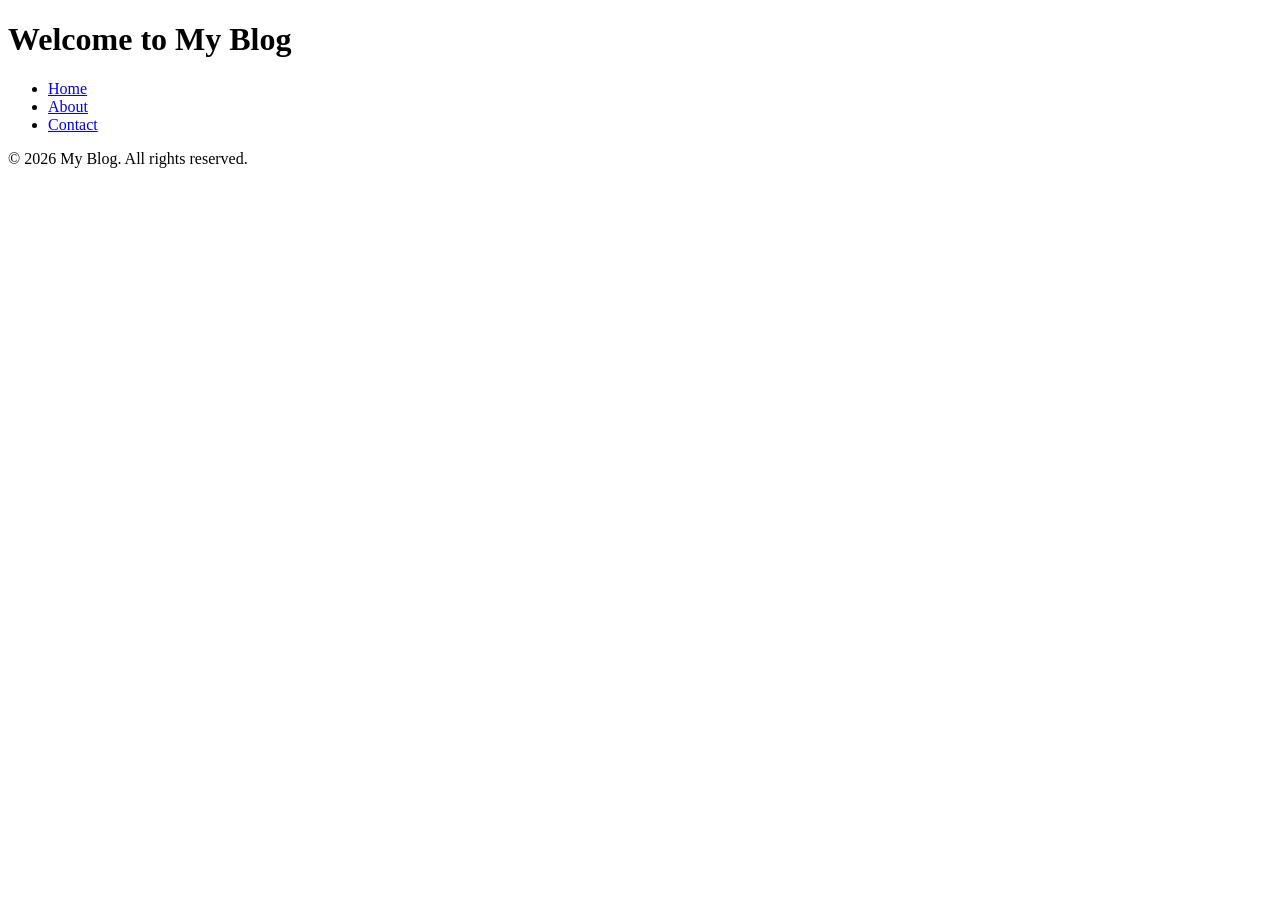
==== index.html @ c686f09c "added styling" ====
<!DOCTYPE html>
<html lang="en">
<head>
    <meta charset="UTF-8">
    <meta name="viewport" content="width=device-width, initial-scale=1.0">
    <link rel="stylesheet" href="styles.css">
    <title>Responsive Blog</title>
    <script src="script.js" defer></script>
</head>
<body>
    <header>
        <h1>Welcome to My Blog</h1>
        <nav>
            <ul>
                <li><a href="#">Home</a></li>
                <li><a href="#">About</a></li>
                <li><a href="#">Contact</a></li>
            </ul>
        </nav>
    </header>
    <main>
        <section id="blog-posts">
            <!-- Blog posts will be injected here -->
        </section>
    </main>
    <footer>
        <p>&copy; 2026 My Blog. All rights reserved.</p>
        <script async src="https://pagead2.googlesyndication.com/pagead/js/adsbygoogle.js"></script>
    </footer>
</body>
</html>
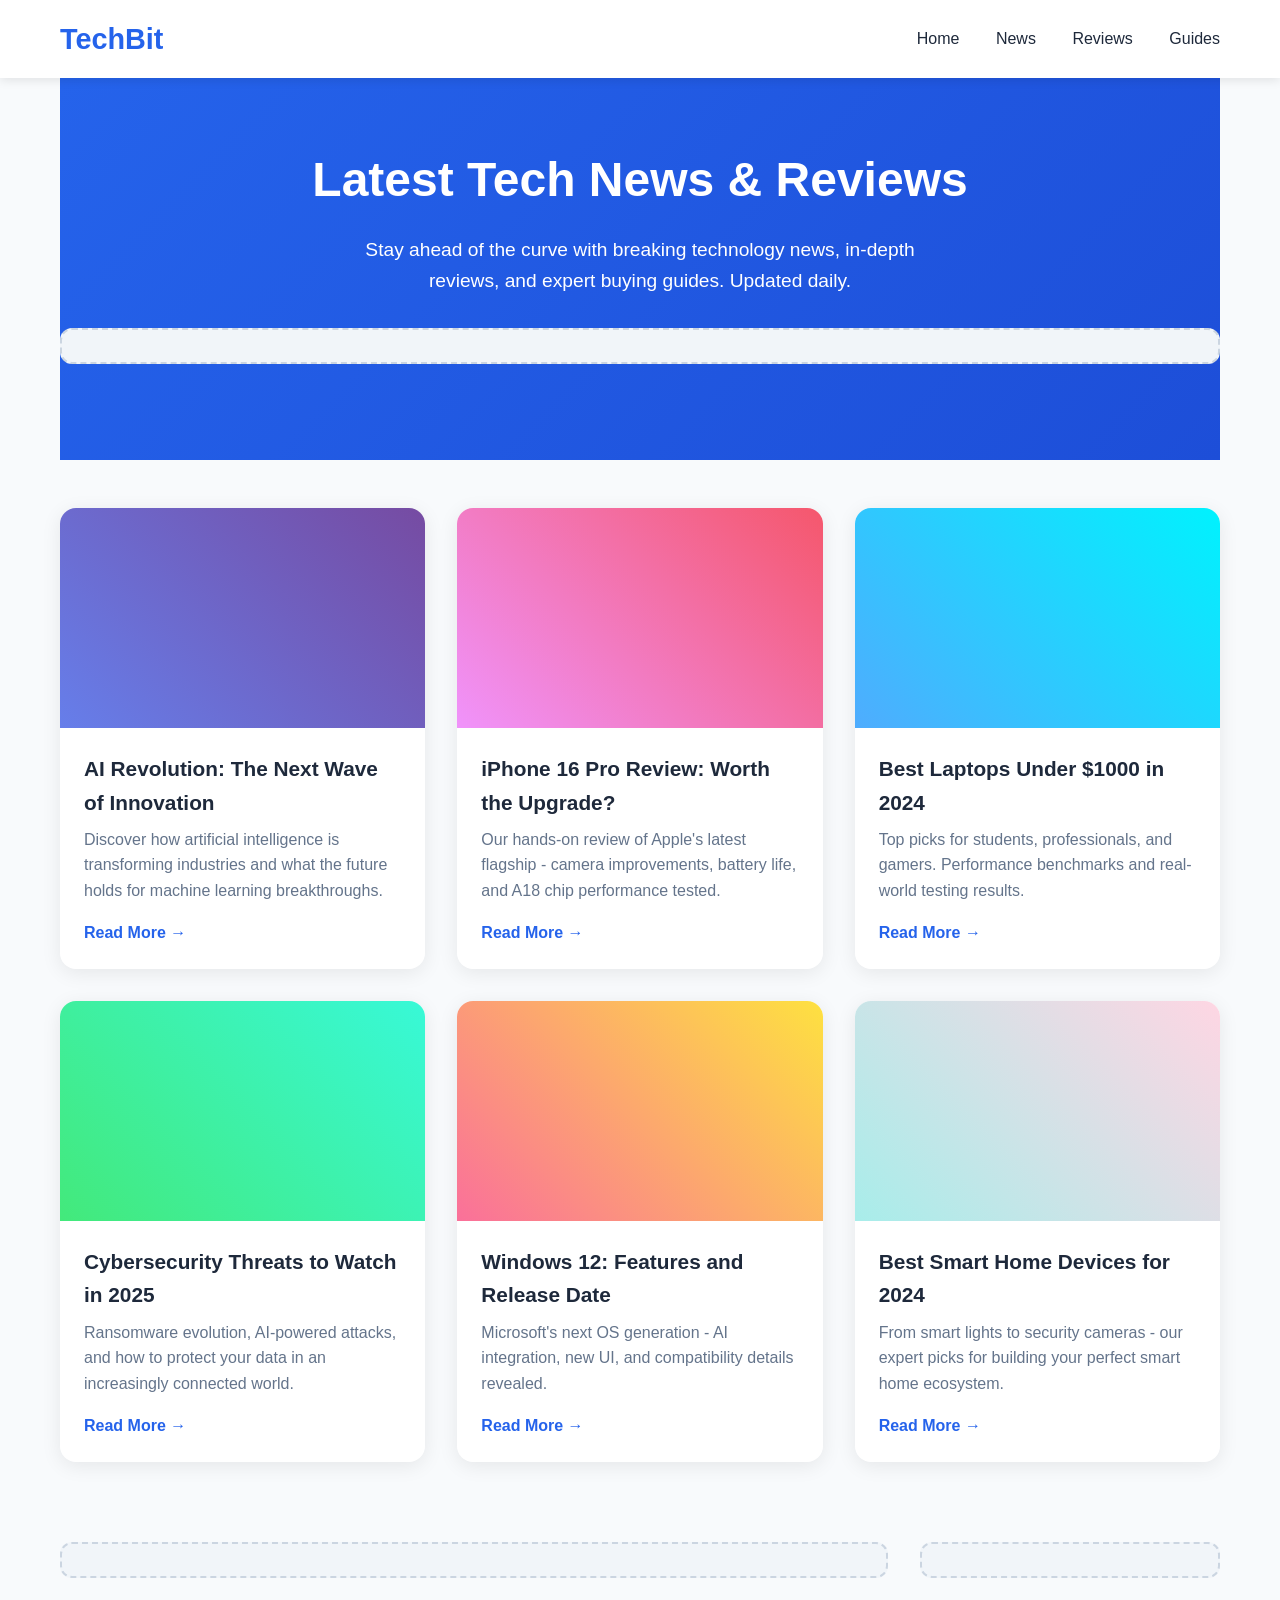
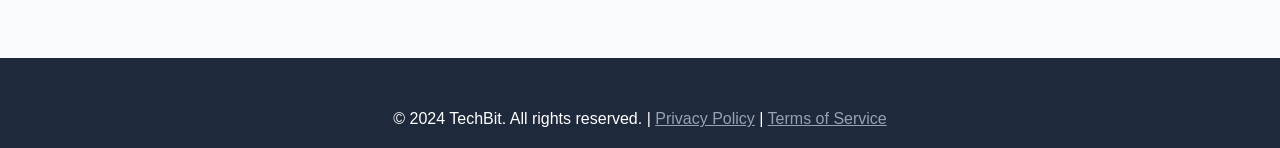
==== commit d1cc002e: "index" ====
--- a/index.html
+++ b/index.html
@@ -3,29 +3,295 @@
 <head>
     <meta charset="UTF-8">
     <meta name="viewport" content="width=device-width, initial-scale=1.0">
-    <link rel="stylesheet" href="styles.css">
-    <title>Responsive Blog</title>
-    <script src="script.js" defer></script>
+    <title>TechBit - Latest Tech News & Reviews</title>
+    <meta name="description" content="Latest technology news, gadget reviews, software updates and more. Stay ahead with TechBit.">
+    
+    <!-- Open Graph / Facebook -->
+    <meta property="og:type" content="website">
+    <meta property="og:title" content="TechBit - Latest Tech News & Reviews">
+    <meta property="og:description" content="Latest technology news, gadget reviews, software updates and more.">
+    
+    <!-- Preload critical resources -->
+    <link rel="preload" href="https://fonts.googleapis.com/css2?family=Inter:wght@400;500;600;700&display=swap" as="style">
+    
+    <style>
+        :root {
+            --primary: #2563eb;
+            --primary-dark: #1d4ed8;
+            --bg: #f8fafc;
+            --card-bg: #ffffff;
+            --text: #1e293b;
+            --text-muted: #64748b;
+            --border: #e2e8f0;
+        }
+
+        * { margin: 0; padding: 0; box-sizing: border-box; }
+        body { 
+            font-family: 'Inter', -apple-system, sans-serif; 
+            line-height: 1.6; 
+            color: var(--text);
+            background: var(--bg);
+        }
+
+        .container { max-width: 1200px; margin: 0 auto; padding: 0 20px; }
+
+        /* Header */
+        header { 
+            background: var(--card-bg); 
+            box-shadow: 0 2px 10px rgba(0,0,0,0.1);
+            position: sticky; top: 0; z-index: 100;
+        }
+        .header-inner { 
+            display: flex; 
+            align-items: center; 
+            justify-content: space-between; 
+            padding: 1rem 0;
+        }
+        .logo { 
+            font-size: 1.8rem; 
+            font-weight: 700; 
+            color: var(--primary); 
+            text-decoration: none;
+        }
+        nav a { 
+            margin-left: 2rem; 
+            text-decoration: none; 
+            color: var(--text); 
+            font-weight: 500; 
+            transition: color 0.2s;
+        }
+        nav a:hover { color: var(--primary); }
+
+        /* Hero */
+        .hero { 
+            background: linear-gradient(135deg, var(--primary), var(--primary-dark)); 
+            color: white; 
+            padding: 4rem 0; 
+            text-align: center;
+            margin-bottom: 3rem;
+        }
+        .hero h1 { font-size: 3rem; margin-bottom: 1rem; }
+        .hero p { font-size: 1.2rem; max-width: 600px; margin: 0 auto 2rem; }
+
+        /* Cards Grid */
+        .cards-grid { 
+            display: grid; 
+            grid-template-columns: repeat(auto-fit, minmax(350px, 1fr)); 
+            gap: 2rem; 
+            margin-bottom: 3rem;
+        }
+        .card { 
+            background: var(--card-bg); 
+            border-radius: 16px; 
+            overflow: hidden; 
+            box-shadow: 0 4px 20px rgba(0,0,0,0.08);
+            transition: transform 0.3s, box-shadow 0.3s;
+        }
+        .card:hover { 
+            transform: translateY(-8px); 
+            box-shadow: 0 20px 40px rgba(0,0,0,0.15);
+        }
+        .card-img { 
+            width: 100%; 
+            height: 220px; 
+            object-fit: cover;
+            background: linear-gradient(45deg, #f0f9ff, #e0f2fe);
+        }
+        .card-content { padding: 1.5rem; }
+        .card h3 { 
+            font-size: 1.3rem; 
+            margin-bottom: 0.5rem; 
+            color: var(--text);
+        }
+        .card p { color: var(--text-muted); margin-bottom: 1rem; }
+        .read-more { 
+            color: var(--primary); 
+            font-weight: 600; 
+            text-decoration: none;
+        }
+
+        /* Ad Slots */
+        .ad-slot { 
+            background: #f1f5f9; 
+            border-radius: 12px; 
+            padding: 1rem; 
+            text-align: center; 
+            margin: 2rem 0;
+            border: 2px dashed #cbd5e1;
+        }
+        .ad-leaderboard { grid-column: 1 / -1; }
+
+        /* Footer */
+        footer { 
+            background: var(--text); 
+            color: white; 
+            text-align: center; 
+            padding: 3rem 0 1rem;
+        }
+
+        /* Responsive */
+        @media (max-width: 768px) {
+            .hero h1 { font-size: 2rem; }
+            .header-inner { flex-direction: column; gap: 1rem; }
+            nav { display: flex; flex-wrap: wrap; justify-content: center; }
+            nav a { margin: 0 1rem; }
+        }
+
+        /* Animations */
+        @keyframes fadeInUp {
+            from { opacity: 0; transform: translateY(30px); }
+            to { opacity: 1; transform: translateY(0); }
+        }
+        .card { animation: fadeInUp 0.6s ease forwards; }
+        .card:nth-child(2) { animation-delay: 0.1s; }
+        .card:nth-child(3) { animation-delay: 0.2s; }
+    </style>
 </head>
 <body>
+    <!-- Google AdSense -->
+    <script async src="https://pagead2.googlesyndication.com/pagead/js/adsbygoogle.js?client=ca-pub-YOUR_PUB_ID" crossorigin="anonymous"></script>
+
     <header>
-        <h1>Welcome to My Blog</h1>
-        <nav>
-            <ul>
-                <li><a href="#">Home</a></li>
-                <li><a href="#">About</a></li>
-                <li><a href="#">Contact</a></li>
-            </ul>
-        </nav>
+        <div class="container">
+            <div class="header-inner">
+                <a href="#" class="logo">TechBit</a>
+                <nav>
+                    <a href="#home">Home</a>
+                    <a href="#news">News</a>
+                    <a href="#reviews">Reviews</a>
+                    <a href="#guides">Guides</a>
+                </nav>
+            </div>
+        </div>
     </header>
-    <main>
-        <section id="blog-posts">
-            <!-- Blog posts will be injected here -->
+
+    <main class="container">
+        <!-- Hero Section + Leaderboard Ad -->
+        <section class="hero" id="home">
+            <h1>Latest Tech News & Reviews</h1>
+            <p>Stay ahead of the curve with breaking technology news, in-depth reviews, and expert buying guides. Updated daily.</p>
+            
+            <!-- Leaderboard Ad -->
+            <div class="ad-slot ad-leaderboard">
+                <ins class="adsbygoogle"
+                     style="display:block"
+                     data-ad-client="ca-pub-YOUR_PUB_ID"
+                     data-ad-slot="YOUR_LEADERBOARD_SLOT"
+                     data-ad-format="auto"
+                     data-full-width-responsive="true"></ins>
+                <script>(adsbygoogle = window.adsbygoogle || []).push({});</script>
+            </div>
         </section>
+
+        <!-- Featured Articles -->
+        <section class="cards-grid">
+            <article class="card">
+                <div class="card-img" style="background-image: linear-gradient(45deg, #667eea 0%, #764ba2 100%);"></div>
+                <div class="card-content">
+                    <h3>AI Revolution: The Next Wave of Innovation</h3>
+                    <p>Discover how artificial intelligence is transforming industries and what the future holds for machine learning breakthroughs.</p>
+                    <a href="#" class="read-more">Read More →</a>
+                </div>
+            </article>
+
+            <article class="card">
+                <div class="card-img" style="background: linear-gradient(45deg, #f093fb 0%, #f5576c 100%);"></div>
+                <div class="card-content">
+                    <h3>iPhone 16 Pro Review: Worth the Upgrade?</h3>
+                    <p>Our hands-on review of Apple's latest flagship - camera improvements, battery life, and A18 chip performance tested.</p>
+                    <a href="#" class="read-more">Read More →</a>
+                </div>
+            </article>
+
+            <article class="card">
+                <div class="card-img" style="background: linear-gradient(45deg, #4facfe 0%, #00f2fe 100%);"></div>
+                <div class="card-content">
+                    <h3>Best Laptops Under $1000 in 2024</h3>
+                    <p>Top picks for students, professionals, and gamers. Performance benchmarks and real-world testing results.</p>
+                    <a href="#" class="read-more">Read More →</a>
+                </div>
+            </article>
+
+            <article class="card">
+                <div class="card-img" style="background: linear-gradient(45deg, #43e97b 0%, #38f9d7 100%);"></div>
+                <div class="card-content">
+                    <h3>Cybersecurity Threats to Watch in 2025</h3>
+                    <p>Ransomware evolution, AI-powered attacks, and how to protect your data in an increasingly connected world.</p>
+                    <a href="#" class="read-more">Read More →</a>
+                </div>
+            </article>
+
+            <article class="card">
+                <div class="card-img" style="background: linear-gradient(45deg, #fa709a 0%, #fee140 100%);"></div>
+                <div class="card-content">
+                    <h3>Windows 12: Features and Release Date</h3>
+                    <p>Microsoft's next OS generation - AI integration, new UI, and compatibility details revealed.</p>
+                    <a href="#" class="read-more">Read More →</a>
+                </div>
+            </article>
+
+            <article class="card">
+                <div class="card-img" style="background: linear-gradient(45deg, #a8edea 0%, #fed6e3 100%);"></div>
+                <div class="card-content">
+                    <h3>Best Smart Home Devices for 2024</h3>
+                    <p>From smart lights to security cameras - our expert picks for building your perfect smart home ecosystem.</p>
+                    <a href="#" class="read-more">Read More →</a>
+                </div>
+            </article>
+        </section>
+
+        <!-- Sidebar Ad + In-Article Ad -->
+        <div style="display: grid; grid-template-columns: 1fr 300px; gap: 2rem; margin: 3rem 0;">
+            <div class="ad-slot">
+                <ins class="adsbygoogle"
+                     style="display:block"
+                     data-ad-client="ca-pub-YOUR_PUB_ID"
+                     data-ad-slot="YOUR_IN_ARTICLE_SLOT"
+                     data-ad-format="auto"
+                     data-full-width-responsive="true"></ins>
+                <script>(adsbygoogle = window.adsbygoogle || []).push({});</script>
+            </div>
+            <div class="ad-slot">
+                <ins class="adsbygoogle"
+                     style="display:block"
+                     data-ad-client="ca-pub-YOUR_PUB_ID"
+                     data-ad-slot="YOUR_SIDEBAR_SLOT"
+                     data-ad-format="rectangle"
+                     data-full-width-responsive="true"></ins>
+                <script>(adsbygoogle = window.adsbygoogle || []).push({});</script>
+            </div>
+        </div>
     </main>
+
     <footer>
-        <p>&copy; 2026 My Blog. All rights reserved.</p>
-        <script async src="https://pagead2.googlesyndication.com/pagead/js/adsbygoogle.js"></script>
+        <div class="container">
+            <p>&copy; 2024 TechBit. All rights reserved. | <a href="#" style="color: #94a3b8;">Privacy Policy</a> | <a href="#" style="color: #94a3b8;">Terms of Service</a></p>
+        </div>
     </footer>
+
+    <script>
+        // Smooth scrolling for anchor links
+        document.querySelectorAll('a[href^="#"]').forEach(anchor => {
+            anchor.addEventListener('click', function (e) {
+                e.preventDefault();
+                document.querySelector(this.getAttribute('href')).scrollIntoView({
+                    behavior: 'smooth'
+                });
+            });
+        });
+
+        // Lazy load images (for future optimization)
+        if ('IntersectionObserver' in window) {
+            const imageObserver = new IntersectionObserver((entries, observer) => {
+                entries.forEach(entry => {
+                    if (entry.isIntersecting) {
+                        const img = entry.target;
+                        img.src = img.dataset.src;
+                        imageObserver.unobserve(img);
+                    }
+                });
+            });
+        }
+    </script>
 </body>
 </html>
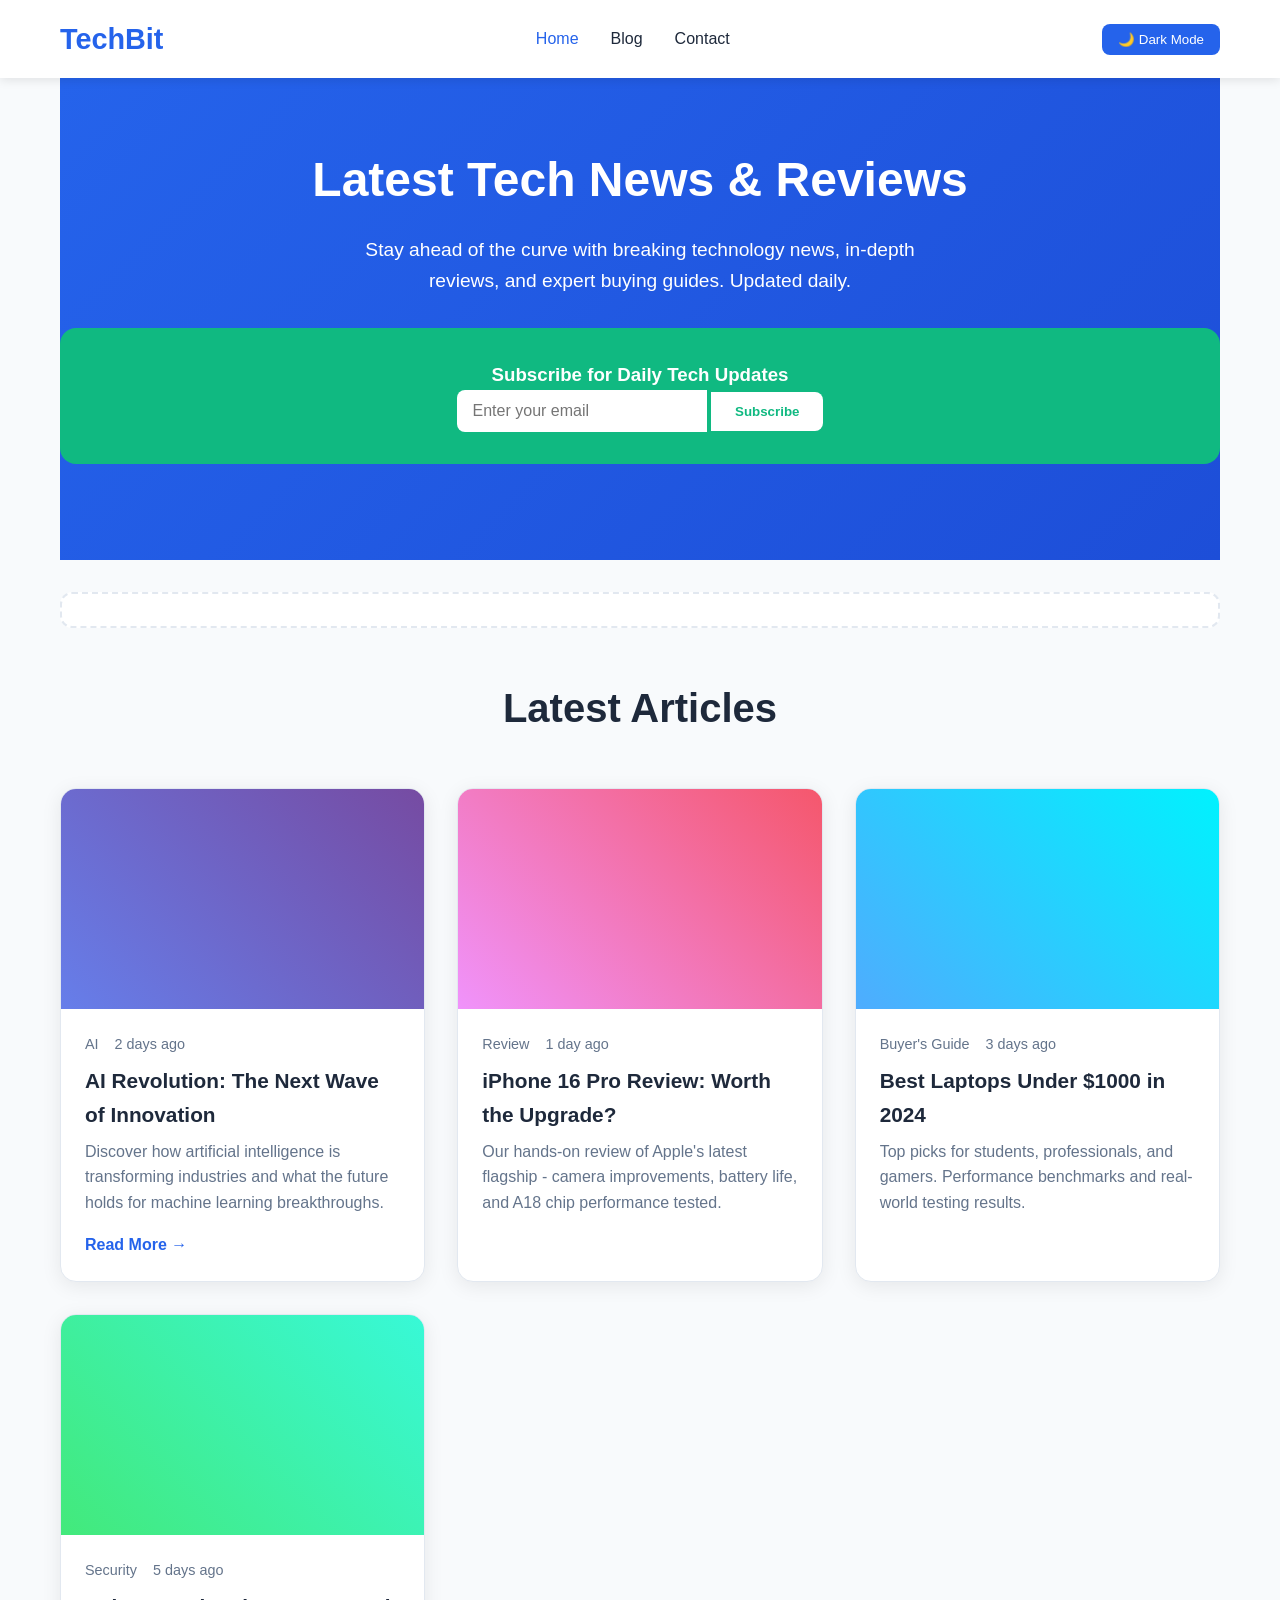
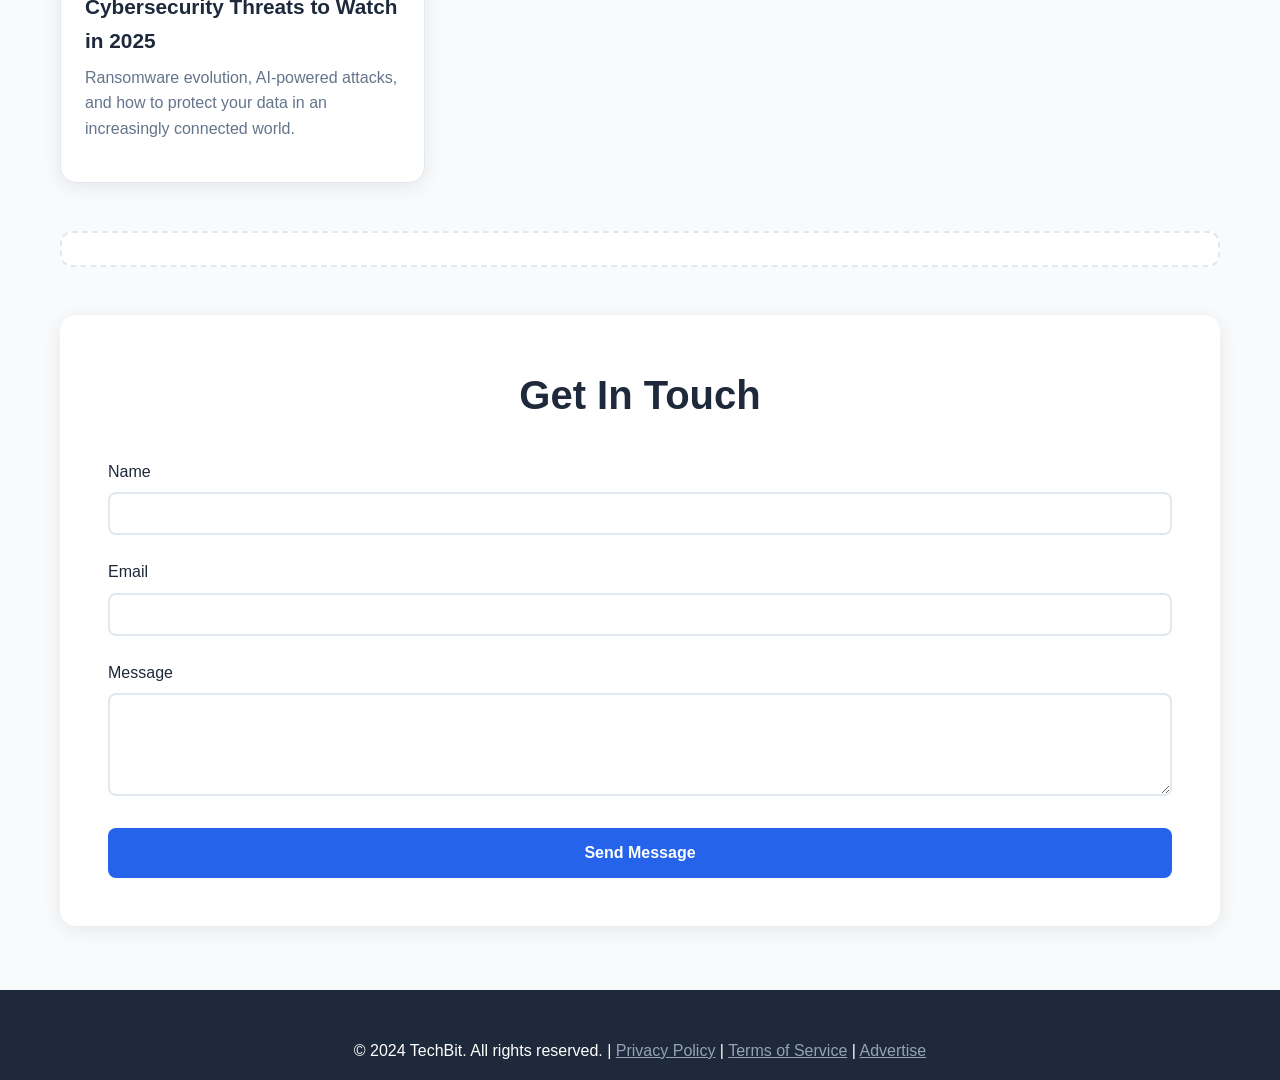
==== commit f36c69be: "Update index.html" ====
--- a/index.html
+++ b/index.html
@@ -6,13 +6,14 @@
     <title>TechBit - Latest Tech News & Reviews</title>
     <meta name="description" content="Latest technology news, gadget reviews, software updates and more. Stay ahead with TechBit.">
     
-    <!-- Open Graph / Facebook -->
+    <!-- SEO & Social -->
+    <meta name="keywords" content="tech news, gadget reviews, technology, AI, smartphones, laptops">
     <meta property="og:type" content="website">
     <meta property="og:title" content="TechBit - Latest Tech News & Reviews">
     <meta property="og:description" content="Latest technology news, gadget reviews, software updates and more.">
+    <meta property="og:image" content="https://yourdomain.com/og-image.jpg">
     
-    <!-- Preload critical resources -->
-    <link rel="preload" href="https://fonts.googleapis.com/css2?family=Inter:wght@400;500;600;700&display=swap" as="style">
+    <link rel="icon" href="data:image/svg+xml,<svg xmlns='http://www.w3.org/2000/svg' viewBox='0 0 100 100'><text y='.9em' font-size='90'>🚀</text></svg>">
     
     <style>
         :root {
@@ -23,6 +24,14 @@
             --text: #1e293b;
             --text-muted: #64748b;
             --border: #e2e8f0;
+            --success: #10b981;
+        }
+        [data-theme="dark"] {
+            --bg: #0f172a;
+            --card-bg: #1e293b;
+            --text: #f1f5f9;
+            --text-muted: #94a3b8;
+            --border: #334155;
         }
 
         * { margin: 0; padding: 0; box-sizing: border-box; }
@@ -31,8 +40,8 @@
             line-height: 1.6; 
             color: var(--text);
             background: var(--bg);
-        }
-
+            transition: all 0.3s ease;
+        }
         .container { max-width: 1200px; margin: 0 auto; padding: 0 20px; }
 
         /* Header */
@@ -53,14 +62,23 @@
             color: var(--primary); 
             text-decoration: none;
         }
+        nav { display: flex; gap: 2rem; }
         nav a { 
-            margin-left: 2rem; 
             text-decoration: none; 
             color: var(--text); 
             font-weight: 500; 
             transition: color 0.2s;
         }
-        nav a:hover { color: var(--primary); }
+        nav a:hover, nav a.active { color: var(--primary); }
+        .dark-toggle { 
+            background: var(--primary); 
+            color: white; 
+            border: none; 
+            padding: 0.5rem 1rem; 
+            border-radius: 8px; 
+            cursor: pointer;
+            font-weight: 500;
+        }
 
         /* Hero */
         .hero { 
@@ -68,24 +86,50 @@
             color: white; 
             padding: 4rem 0; 
             text-align: center;
-            margin-bottom: 3rem;
         }
         .hero h1 { font-size: 3rem; margin-bottom: 1rem; }
         .hero p { font-size: 1.2rem; max-width: 600px; margin: 0 auto 2rem; }
+
+        /* Newsletter */
+        .newsletter { 
+            background: var(--success); 
+            color: white; 
+            padding: 2rem; 
+            border-radius: 16px; 
+            margin: 2rem 0;
+            text-align: center;
+        }
+        .newsletter input { 
+            padding: 0.75rem 1rem; 
+            border: none; 
+            border-radius: 8px 0 0 8px; 
+            width: 250px; 
+            font-size: 1rem;
+        }
+        .newsletter button { 
+            padding: 0.75rem 1.5rem; 
+            background: white; 
+            color: var(--success); 
+            border: none; 
+            border-radius: 0 8px 8px 0; 
+            font-weight: 600; 
+            cursor: pointer;
+        }
 
         /* Cards Grid */
         .cards-grid { 
             display: grid; 
             grid-template-columns: repeat(auto-fit, minmax(350px, 1fr)); 
             gap: 2rem; 
-            margin-bottom: 3rem;
+            margin: 3rem 0;
         }
         .card { 
             background: var(--card-bg); 
             border-radius: 16px; 
             overflow: hidden; 
             box-shadow: 0 4px 20px rgba(0,0,0,0.08);
-            transition: transform 0.3s, box-shadow 0.3s;
+            transition: all 0.3s ease;
+            border: 1px solid var(--border);
         }
         .card:hover { 
             transform: translateY(-8px); 
@@ -94,14 +138,19 @@
         .card-img { 
             width: 100%; 
             height: 220px; 
-            object-fit: cover;
-            background: linear-gradient(45deg, #f0f9ff, #e0f2fe);
+            background-size: cover;
+            background-position: center;
         }
         .card-content { padding: 1.5rem; }
+        .card-meta { 
+            color: var(--text-muted); 
+            font-size: 0.9rem; 
+            margin-bottom: 0.5rem;
+            display: flex; gap: 1rem;
+        }
         .card h3 { 
             font-size: 1.3rem; 
             margin-bottom: 0.5rem; 
-            color: var(--text);
         }
         .card p { color: var(--text-muted); margin-bottom: 1rem; }
         .read-more { 
@@ -110,14 +159,76 @@
             text-decoration: none;
         }
 
+        /* Blog Post Modal */
+        .modal { 
+            display: none; 
+            position: fixed; 
+            top: 0; 
+            left: 0; 
+            width: 100%; 
+            height: 100%; 
+            background: rgba(0,0,0,0.8); 
+            z-index: 1000;
+            align-items: center; justify-content: center;
+        }
+        .modal-content { 
+            background: var(--card-bg); 
+            max-width: 800px; 
+            max-height: 90vh; 
+            border-radius: 16px; 
+            padding: 2rem; 
+            overflow-y: auto;
+            color: var(--text);
+        }
+        .close { 
+            float: right; 
+            font-size: 2rem; 
+            cursor: pointer; 
+            color: var(--text-muted);
+        }
+
+        /* Contact Form */
+        .contact-section { 
+            background: var(--card-bg); 
+            padding: 3rem; 
+            border-radius: 16px; 
+            margin: 3rem 0;
+            box-shadow: 0 4px 20px rgba(0,0,0,0.08);
+        }
+        .form-group { margin-bottom: 1.5rem; }
+        .form-group label { display: block; margin-bottom: 0.5rem; font-weight: 500; }
+        .form-group input, .form-group textarea { 
+            width: 100%; 
+            padding: 0.75rem; 
+            border: 2px solid var(--border); 
+            border-radius: 8px; 
+            font-family: inherit;
+            transition: border-color 0.2s;
+        }
+        .form-group input:focus, .form-group textarea:focus { 
+            outline: none; 
+            border-color: var(--primary);
+        }
+        .submit-btn { 
+            background: var(--primary); 
+            color: white; 
+            padding: 1rem 2rem; 
+            border: none; 
+            border-radius: 8px; 
+            font-size: 1rem; 
+            font-weight: 600; 
+            cursor: pointer;
+            width: 100%;
+        }
+
         /* Ad Slots */
         .ad-slot { 
-            background: #f1f5f9; 
+            background: var(--card-bg); 
             border-radius: 12px; 
             padding: 1rem; 
             text-align: center; 
             margin: 2rem 0;
-            border: 2px dashed #cbd5e1;
+            border: 2px dashed var(--border);
         }
         .ad-leaderboard { grid-column: 1 / -1; }
 
@@ -127,24 +238,16 @@
             color: white; 
             text-align: center; 
             padding: 3rem 0 1rem;
-        }
-
-        /* Responsive */
+            margin-top: 4rem;
+        }
+
         @media (max-width: 768px) {
             .hero h1 { font-size: 2rem; }
             .header-inner { flex-direction: column; gap: 1rem; }
-            nav { display: flex; flex-wrap: wrap; justify-content: center; }
-            nav a { margin: 0 1rem; }
-        }
-
-        /* Animations */
-        @keyframes fadeInUp {
-            from { opacity: 0; transform: translateY(30px); }
-            to { opacity: 1; transform: translateY(0); }
-        }
-        .card { animation: fadeInUp 0.6s ease forwards; }
-        .card:nth-child(2) { animation-delay: 0.1s; }
-        .card:nth-child(3) { animation-delay: 0.2s; }
+            nav { flex-wrap: wrap; justify-content: center; }
+            .newsletter input { width: 100%; margin-bottom: 1rem; border-radius: 8px; }
+            .newsletter button { border-radius: 8px; width: 100%; }
+        }
     </style>
 </head>
 <body>
@@ -156,142 +259,186 @@
             <div class="header-inner">
                 <a href="#" class="logo">TechBit</a>
                 <nav>
-                    <a href="#home">Home</a>
-                    <a href="#news">News</a>
-                    <a href="#reviews">Reviews</a>
-                    <a href="#guides">Guides</a>
+                    <a href="#home" class="active">Home</a>
+                    <a href="#blog">Blog</a>
+                    <a href="#contact">Contact</a>
                 </nav>
+                <button class="dark-toggle" onclick="toggleDarkMode()">🌙 Dark Mode</button>
             </div>
         </div>
     </header>
 
     <main class="container">
-        <!-- Hero Section + Leaderboard Ad -->
+        <!-- Hero + Newsletter -->
         <section class="hero" id="home">
             <h1>Latest Tech News & Reviews</h1>
             <p>Stay ahead of the curve with breaking technology news, in-depth reviews, and expert buying guides. Updated daily.</p>
             
-            <!-- Leaderboard Ad -->
-            <div class="ad-slot ad-leaderboard">
-                <ins class="adsbygoogle"
-                     style="display:block"
-                     data-ad-client="ca-pub-YOUR_PUB_ID"
-                     data-ad-slot="YOUR_LEADERBOARD_SLOT"
-                     data-ad-format="auto"
-                     data-full-width-responsive="true"></ins>
-                <script>(adsbygoogle = window.adsbygoogle || []).push({});</script>
+            <div class="newsletter">
+                <h3>Subscribe for Daily Tech Updates</h3>
+                <div>
+                    <input type="email" placeholder="Enter your email" id="newsletter-email">
+                    <button onclick="subscribeNewsletter()">Subscribe</button>
+                </div>
             </div>
         </section>
 
-        <!-- Featured Articles -->
-        <section class="cards-grid">
-            <article class="card">
-                <div class="card-img" style="background-image: linear-gradient(45deg, #667eea 0%, #764ba2 100%);"></div>
-                <div class="card-content">
-                    <h3>AI Revolution: The Next Wave of Innovation</h3>
-                    <p>Discover how artificial intelligence is transforming industries and what the future holds for machine learning breakthroughs.</p>
-                    <a href="#" class="read-more">Read More →</a>
+        <!-- Leaderboard Ad -->
+        <div class="ad-slot ad-leaderboard">
+            <ins class="adsbygoogle"
+                 style="display:block"
+                 data-ad-client="ca-pub-YOUR_PUB_ID"
+                 data-ad-slot="YOUR_LEADERBOARD_SLOT"
+                 data-ad-format="auto"
+                 data-full-width-responsive="true"></ins>
+            <script>(adsbygoogle = window.adsbygoogle || []).push({});</script>
+        </div>
+
+        <!-- Blog Posts -->
+        <section id="blog">
+            <h2 style="text-align: center; margin: 3rem 0 2rem; font-size: 2.5rem;">Latest Articles</h2>
+            <div class="cards-grid">
+                <article class="card" onclick="openPost(1)">
+                    <div class="card-img" style="background: linear-gradient(45deg, #667eea 0%, #764ba2 100%);"></div>
+                    <div class="card-content">
+                        <div class="card-meta">
+                            <span>AI</span>
+                            <span>2 days ago</span>
+                        </div>
+                        <h3>AI Revolution: The Next Wave of Innovation</h3>
+                        <p>Discover how artificial intelligence is transforming industries and what the future holds for machine learning breakthroughs.</p>
+                        <a href="#" class="read-more">Read More →</a>
+                    </div>
+                </article>
+
+                <article class="card" onclick="openPost(2)">
+                    <div class="card-img" style="background: linear-gradient(45deg, #f093fb 0%, #f5576c 100%);"></div>
+                    <div class="card-content">
+                        <div class="card-meta">
+                            <span>Review</span>
+                            <span>1 day ago</span>
+                        </div>
+                        <h3>iPhone 16 Pro Review: Worth the Upgrade?</h3>
+                        <p>Our hands-on review of Apple's latest flagship - camera improvements, battery life, and A18 chip performance tested.</p>
+                    </div>
+                </article>
+
+                <article class="card" onclick="openPost(3)">
+                    <div class="card-img" style="background: linear-gradient(45deg, #4facfe 0%, #00f2fe 100%);"></div>
+                    <div class="card-content">
+                        <div class="card-meta">
+                            <span>Buyer's Guide</span>
+                            <span>3 days ago</span>
+                        </div>
+                        <h3>Best Laptops Under $1000 in 2024</h3>
+                        <p>Top picks for students, professionals, and gamers. Performance benchmarks and real-world testing results.</p>
+                    </div>
+                </article>
+
+                <article class="card" onclick="openPost(4)">
+                    <div class="card-img" style="background: linear-gradient(45deg, #43e97b 0%, #38f9d7 100%);"></div>
+                    <div class="card-content">
+                        <div class="card-meta">
+                            <span>Security</span>
+                            <span>5 days ago</span>
+                        </div>
+                        <h3>Cybersecurity Threats to Watch in 2025</h3>
+                        <p>Ransomware evolution, AI-powered attacks, and how to protect your data in an increasingly connected world.</p>
+                    </div>
+                </article>
+            </div>
+        </section>
+
+        <!-- In-Article Ad -->
+        <div class="ad-slot">
+            <ins class="adsbygoogle"
+                 style="display:block"
+                 data-ad-client="ca-pub-YOUR_PUB_ID"
+                 data-ad-slot="YOUR_IN_ARTICLE_SLOT"
+                 data-ad-format="auto"
+                 data-full-width-responsive="true"></ins>
+            <script>(adsbygoogle = window.adsbygoogle || []).push({});</script>
+        </div>
+
+        <!-- Contact Section -->
+        <section id="contact" class="contact-section">
+            <h2 style="text-align: center; margin-bottom: 2rem; font-size: 2.5rem;">Get In Touch</h2>
+            <form id="contact-form">
+                <div class="form-group">
+                    <label>Name</label>
+                    <input type="text" required>
                 </div>
-            </article>
-
-            <article class="card">
-                <div class="card-img" style="background: linear-gradient(45deg, #f093fb 0%, #f5576c 100%);"></div>
-                <div class="card-content">
-                    <h3>iPhone 16 Pro Review: Worth the Upgrade?</h3>
-                    <p>Our hands-on review of Apple's latest flagship - camera improvements, battery life, and A18 chip performance tested.</p>
-                    <a href="#" class="read-more">Read More →</a>
+                <div class="form-group">
+                    <label>Email</label>
+                    <input type="email" required>
                 </div>
-            </article>
-
-            <article class="card">
-                <div class="card-img" style="background: linear-gradient(45deg, #4facfe 0%, #00f2fe 100%);"></div>
-                <div class="card-content">
-                    <h3>Best Laptops Under $1000 in 2024</h3>
-                    <p>Top picks for students, professionals, and gamers. Performance benchmarks and real-world testing results.</p>
-                    <a href="#" class="read-more">Read More →</a>
+                <div class="form-group">
+                    <label>Message</label>
+                    <textarea rows="5" required></textarea>
                 </div>
-            </article>
-
-            <article class="card">
-                <div class="card-img" style="background: linear-gradient(45deg, #43e97b 0%, #38f9d7 100%);"></div>
-                <div class="card-content">
-                    <h3>Cybersecurity Threats to Watch in 2025</h3>
-                    <p>Ransomware evolution, AI-powered attacks, and how to protect your data in an increasingly connected world.</p>
-                    <a href="#" class="read-more">Read More →</a>
-                </div>
-            </article>
-
-            <article class="card">
-                <div class="card-img" style="background: linear-gradient(45deg, #fa709a 0%, #fee140 100%);"></div>
-                <div class="card-content">
-                    <h3>Windows 12: Features and Release Date</h3>
-                    <p>Microsoft's next OS generation - AI integration, new UI, and compatibility details revealed.</p>
-                    <a href="#" class="read-more">Read More →</a>
-                </div>
-            </article>
-
-            <article class="card">
-                <div class="card-img" style="background: linear-gradient(45deg, #a8edea 0%, #fed6e3 100%);"></div>
-                <div class="card-content">
-                    <h3>Best Smart Home Devices for 2024</h3>
-                    <p>From smart lights to security cameras - our expert picks for building your perfect smart home ecosystem.</p>
-                    <a href="#" class="read-more">Read More →</a>
-                </div>
-            </article>
+                <button type="submit" class="submit-btn">Send Message</button>
+            </form>
         </section>
-
-        <!-- Sidebar Ad + In-Article Ad -->
-        <div style="display: grid; grid-template-columns: 1fr 300px; gap: 2rem; margin: 3rem 0;">
-            <div class="ad-slot">
-                <ins class="adsbygoogle"
-                     style="display:block"
-                     data-ad-client="ca-pub-YOUR_PUB_ID"
-                     data-ad-slot="YOUR_IN_ARTICLE_SLOT"
-                     data-ad-format="auto"
-                     data-full-width-responsive="true"></ins>
-                <script>(adsbygoogle = window.adsbygoogle || []).push({});</script>
-            </div>
-            <div class="ad-slot">
-                <ins class="adsbygoogle"
-                     style="display:block"
-                     data-ad-client="ca-pub-YOUR_PUB_ID"
-                     data-ad-slot="YOUR_SIDEBAR_SLOT"
-                     data-ad-format="rectangle"
-                     data-full-width-responsive="true"></ins>
-                <script>(adsbygoogle = window.adsbygoogle || []).push({});</script>
+    </main>
+
+    <!-- Blog Post Modal -->
+    <div id="post-modal" class="modal">
+        <div class="modal-content">
+            <span class="close" onclick="closePost()">&times;</span>
+            <div id="post-content">
+                <!-- Dynamic content loaded here -->
             </div>
         </div>
-    </main>
+    </div>
 
     <footer>
         <div class="container">
-            <p>&copy; 2024 TechBit. All rights reserved. | <a href="#" style="color: #94a3b8;">Privacy Policy</a> | <a href="#" style="color: #94a3b8;">Terms of Service</a></p>
+            <p>&copy; 2024 TechBit. All rights reserved. | 
+                <a href="#" style="color: #94a3b8;">Privacy Policy</a> | 
+                <a href="#" style="color: #94a3b8;">Terms of Service</a> | 
+                <a href="#" style="color: #94a3b8;">Advertise</a>
+            </p>
         </div>
     </footer>
 
     <script>
-        // Smooth scrolling for anchor links
-        document.querySelectorAll('a[href^="#"]').forEach(anchor => {
-            anchor.addEventListener('click', function (e) {
-                e.preventDefault();
-                document.querySelector(this.getAttribute('href')).scrollIntoView({
-                    behavior: 'smooth'
-                });
-            });
-        });
-
-        // Lazy load images (for future optimization)
-        if ('IntersectionObserver' in window) {
-            const imageObserver = new IntersectionObserver((entries, observer) => {
-                entries.forEach(entry => {
-                    if (entry.isIntersecting) {
-                        const img = entry.target;
-                        img.src = img.dataset.src;
-                        imageObserver.unobserve(img);
-                    }
-                });
-            });
-        }
-    </script>
-</body>
-</html>+        // Dark Mode Toggle
+        function toggleDarkMode() {
+            const body = document.body;
+            const isDark = body.getAttribute('data-theme') === 'dark';
+            body.setAttribute('data-theme', isDark ? 'light' : 'dark');
+            localStorage.setItem('theme', isDark ? 'light' : 'dark');
+            document.querySelector('.dark-toggle').textContent = isDark ? '☀️ Light Mode' : '🌙 Dark Mode';
+        }
+
+        // Load saved theme
+        const savedTheme = localStorage.getItem('theme') || 'light';
+        document.body.setAttribute('data-theme', savedTheme);
+        document.querySelector('.dark-toggle').textContent = savedTheme === 'dark' ? '☀️ Light Mode' : '🌙 Dark Mode';
+
+        // Newsletter Signup
+        function subscribeNewsletter() {
+            const email = document.getElementById('newsletter-email').value;
+            if (email) {
+                alert('✅ Thanks for subscribing! Check your email for confirmation.');
+                document.getElementById('newsletter-email').value = '';
+            }
+        }
+
+        // Blog Posts Data
+        const posts = {
+            1: {
+                title: "AI Revolution: The Next Wave of Innovation",
+                content: `<h2>AI Revolution: The Next Wave</h2>
+<p>Artificial Intelligence is no longer science fiction—it's reshaping our world. From autonomous vehicles to medical diagnostics, AI's impact is profound...</p>
+<p><strong>Key Trends:</strong></p><ul>
+<li>Generative AI growth</li>
+<li>Edge computing integration</li>
+<li>Ethical AI frameworks</li>
+</ul>`
+            },
+            2: {
+                title: "iPhone 16 Pro Review: Worth the Upgrade?",
+                content: `<h2>iPhone 16 Pro: Full Review</h2>
+<p>After a week of testing, here's our verdict on Apple's latest flagship...</p>
+<p><strong>Pros:</strong> Stunning camera • 20% better battery •
